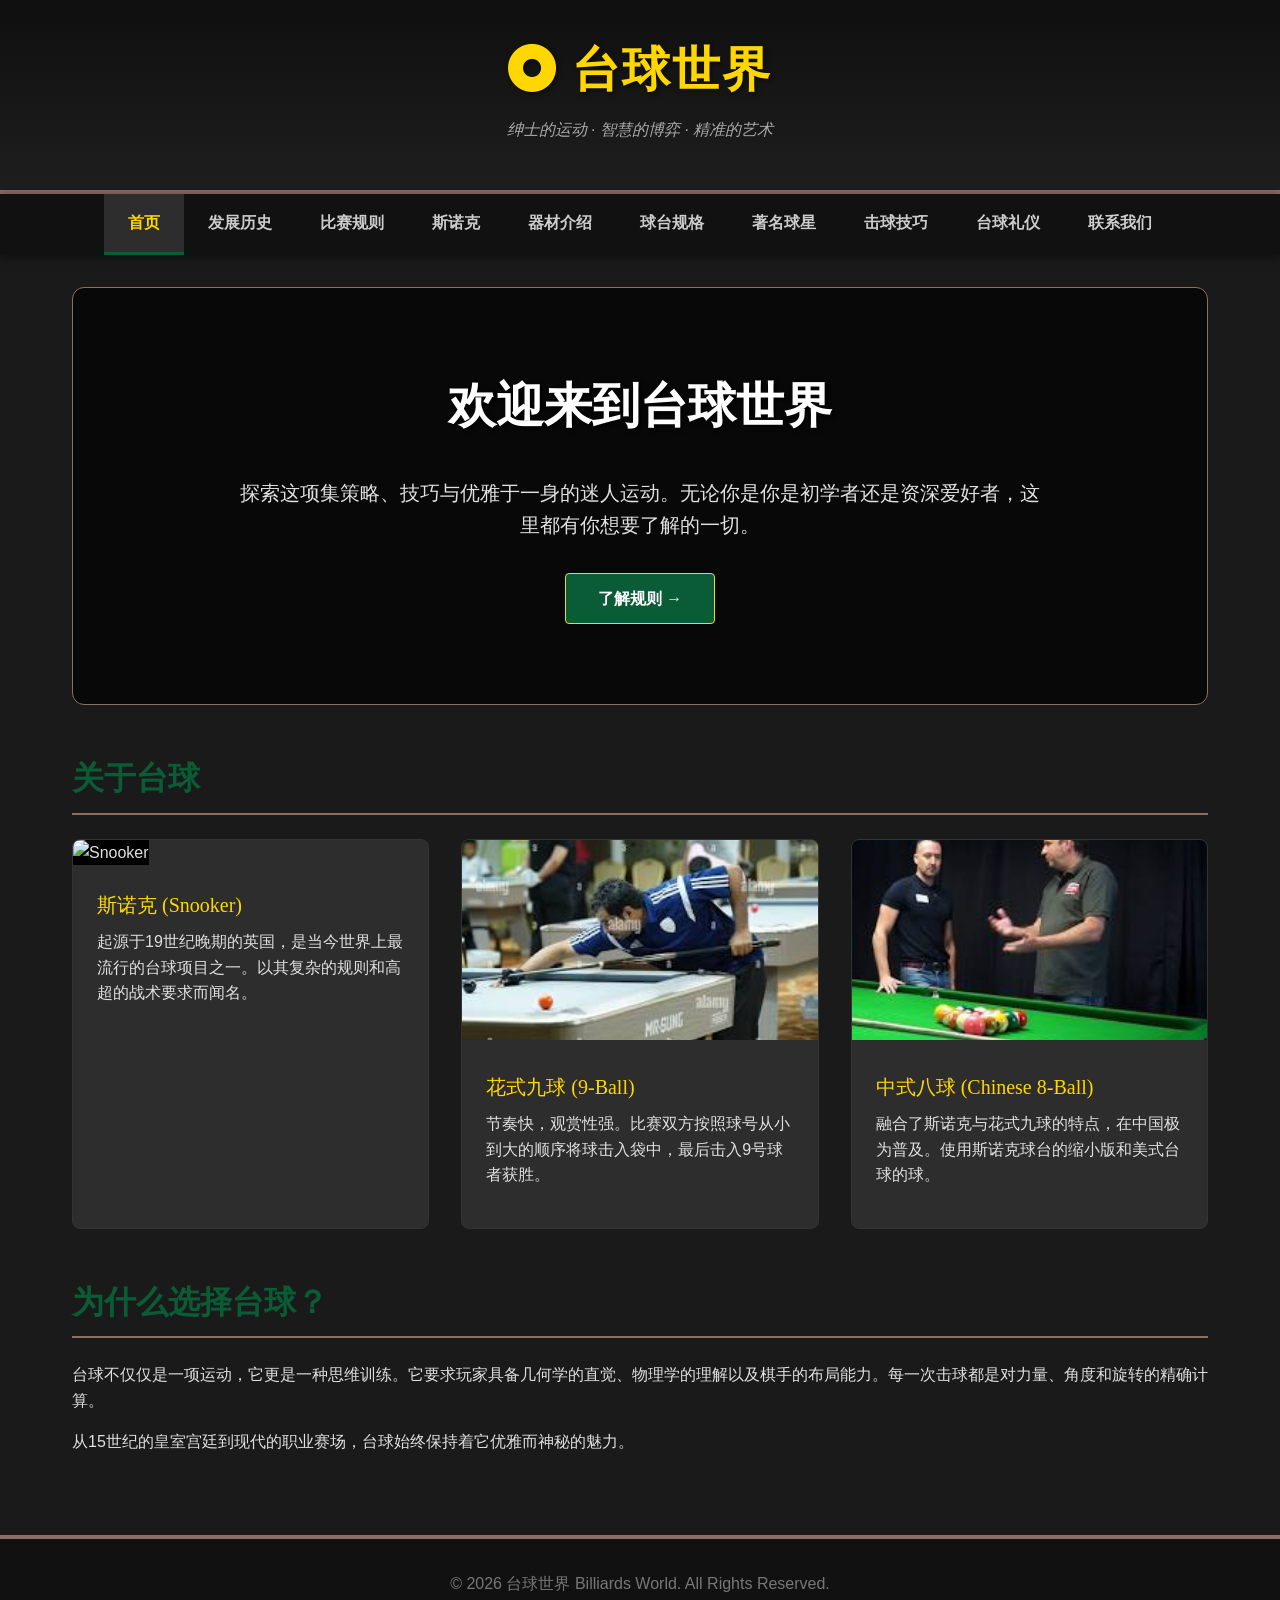
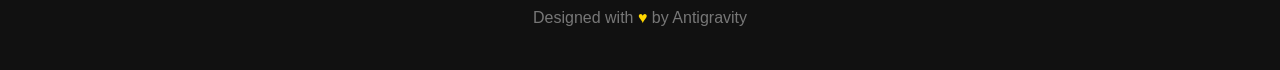
==== index.html @ 020eabdb "byq-137-1 Co-authored-by: Cursor <cursoragent@cursor.com>" ====
<!DOCTYPE html>
<html lang="zh-CN">

<head>
    <meta charset="UTF-8">
    <meta name="viewport" content="width=device-width, initial-scale=1.0">
    <title>台球世界 | 首页</title>
    <link rel="stylesheet" href="css/style.css">
    <link rel="stylesheet" href="https://cdnjs.cloudflare.com/ajax/libs/font-awesome/6.0.0/css/all.min.css">
</head>

<body>

    <header>
        <h1><i class="fas fa-dot-circle"></i> 台球世界</h1>
        <p>绅士的运动 · 智慧的博弈 · 精准的艺术</p>
    </header>

    <nav>
        <ul>
            <li><a href="index.html" class="active">首页</a></li>
            <li><a href="history.html">发展历史</a></li>
            <li><a href="rules.html">比赛规则</a></li>
            <li><a href="snooker.html">斯诺克</a></li>
            <li><a href="equipment.html">器材介绍</a></li>
            <li><a href="tables.html">球台规格</a></li>
            <li><a href="players.html">著名球星</a></li>
            <li><a href="techniques.html">击球技巧</a></li>
            <li><a href="etiquette.html">台球礼仪</a></li>
            <li><a href="contact.html">联系我们</a></li>
        </ul>
    </nav>

    <main>
        <div class="hero">
            <h2>欢迎来到台球世界</h2>
            <p>探索这项集策略、技巧与优雅于一身的迷人运动。无论你是你是初学者还是资深爱好者，这里都有你想要了解的一切。</p>
            <a href="rules.html" class="btn">了解规则 &rarr;</a>
        </div>

        <section>
            <h2>关于台球</h2>
            <div class="grid-container">
                <div class="card">
                    <img src="./images/Snooker.jpeg" alt="Snooker">
                    <div class="card-content">
                        <div class="card-title">斯诺克 (Snooker)</div>
                        <p>起源于19世纪晚期的英国，是当今世界上最流行的台球项目之一。以其复杂的规则和高超的战术要求而闻名。</p>
                    </div>
                </div>
                <div class="card">
                    <img src="./images/9-ball.jpeg" alt="Pool">
                    <div class="card-content">
                        <div class="card-title">花式九球 (9-Ball)</div>
                        <p>节奏快，观赏性强。比赛双方按照球号从小到大的顺序将球击入袋中，最后击入9号球者获胜。</p>
                    </div>
                </div>
                <div class="card">
                    <img src="./images/8-ball.jpeg" alt="Billiards">
                    <div class="card-content">
                        <div class="card-title">中式八球 (Chinese 8-Ball)</div>
                        <p>融合了斯诺克与花式九球的特点，在中国极为普及。使用斯诺克球台的缩小版和美式台球的球。</p>
                    </div>
                </div>
            </div>
        </section>

        <section>
            <h2>为什么选择台球？</h2>
            <p>台球不仅仅是一项运动，它更是一种思维训练。它要求玩家具备几何学的直觉、物理学的理解以及棋手的布局能力。每一次击球都是对力量、角度和旋转的精确计算。</p>
            <p>从15世纪的皇室宫廷到现代的职业赛场，台球始终保持着它优雅而神秘的魅力。</p>
        </section>

    </main>

    <footer>
        <p>&copy; 2026 台球世界 Billiards World. All Rights Reserved.</p>
        <p>Designed with <span style="color: var(--gold);">♥</span> by Antigravity</p>
    </footer>

</body>

</html>
---- css/style.css ----
:root {
    --bg-color: #1a1a1a;
    --card-bg: #2d2d2d;
    --text-color: #e0e0e0;
    --accent-green: #0a5c36;
    /* Pool Table Felt Green */
    --accent-wood: #8d6e63;
    --gold: #ffd700;
    --hover-green: #147a4d;
    --font-main: 'Segoe UI', Tahoma, Geneva, Verdana, sans-serif;
    --font-heading: 'Georgia', serif;
}

* {
    margin: 0;
    padding: 0;
    box-sizing: border-box;
}

body {
    font-family: var(--font-main);
    background-color: var(--bg-color);
    color: var(--text-color);
    line-height: 1.6;
    display: flex;
    flex-direction: column;
    min-height: 100vh;
}

/* Header */
header {
    background: linear-gradient(to bottom, #0f0f0f, #1e1e1e);
    border-bottom: 4px solid var(--accent-wood);
    padding: 2rem 0;
    text-align: center;
}

header h1 {
    font-family: var(--font-heading);
    color: var(--gold);
    font-size: 3rem;
    letter-spacing: 2px;
    text-shadow: 2px 2px 4px rgba(0, 0, 0, 0.5);
}

header p {
    color: #aaa;
    margin-top: 0.5rem;
    font-style: italic;
}

/* Navigation */
nav {
    background-color: #111;
    position: sticky;
    top: 0;
    z-index: 1000;
    box-shadow: 0 2px 10px rgba(0, 0, 0, 0.5);
}

nav ul {
    list-style: none;
    display: flex;
    justify-content: center;
    flex-wrap: wrap;
    padding: 0 1rem;
}

nav ul li {
    margin: 0;
}

nav ul li a {
    display: block;
    padding: 1rem 1.5rem;
    text-decoration: none;
    color: #ccc;
    font-weight: bold;
    transition: all 0.3s ease;
    border-bottom: 3px solid transparent;
}

nav ul li a:hover,
nav ul li a.active {
    background-color: var(--card-bg);
    color: var(--gold);
    border-bottom-color: var(--accent-green);
}

/* Main Content */
main {
    flex: 1;
    max-width: 1200px;
    width: 100%;
    margin: 0 auto;
    padding: 2rem;
}

section {
    margin-bottom: 3rem;
}

h2 {
    font-family: var(--font-heading);
    color: var(--accent-green);
    border-bottom: 2px solid var(--accent-wood);
    padding-bottom: 0.5rem;
    margin-bottom: 1.5rem;
    font-size: 2rem;
}

h3 {
    color: var(--gold);
    margin-bottom: 1rem;
    margin-top: 1.5rem;
}

p {
    margin-bottom: 1rem;
}

/* Cards / Grid */
.grid-container {
    display: grid;
    grid-template-columns: repeat(auto-fill, minmax(300px, 1fr));
    gap: 2rem;
}

.card {
    background-color: var(--card-bg);
    border: 1px solid #333;
    border-radius: 8px;
    overflow: hidden;
    transition: transform 0.3s ease, box-shadow 0.3s ease;
}

.card:hover {
    transform: translateY(-5px);
    box-shadow: 0 10px 20px rgba(0, 0, 0, 0.3);
    border-color: var(--accent-green);
}

.card img {
    width: 100%;
    height: 200px;
    object-fit: cover;
    background-color: #000;
}

.card-content {
    padding: 1.5rem;
}

.card-title {
    color: var(--gold);
    font-size: 1.25rem;
    margin-bottom: 0.5rem;
    font-family: var(--font-heading);
}

/* Hero Section */
.hero {
    background: linear-gradient(rgba(0, 0, 0, 0.7), rgba(0, 0, 0, 0.7)), url('https://images.unsplash.com/photo-1577452643726-03fd48f80456?ixlib=rb-1.2.1&auto=format&fit=crop&w=1350&q=80');
    background-size: cover;
    background-position: center;
    padding: 5rem 2rem;
    text-align: center;
    border-radius: 12px;
    margin-bottom: 3rem;
    border: 1px solid var(--accent-wood);
}

.hero h2 {
    border: none;
    color: #fff;
    font-size: 3rem;
    text-shadow: 2px 2px 4px #000;
}

.hero p {
    font-size: 1.25rem;
    max-width: 800px;
    margin: 0 auto 2rem;
}

.btn {
    display: inline-block;
    background-color: var(--accent-green);
    color: #fff;
    padding: 0.75rem 2rem;
    text-decoration: none;
    border-radius: 4px;
    font-weight: bold;
    transition: background-color 0.3s;
    border: 1px solid var(--gold);
}

.btn:hover {
    background-color: var(--hover-green);
}

/* Footer */
footer {
    background-color: #111;
    color: #777;
    text-align: center;
    padding: 2rem;
    border-top: 4px solid var(--accent-wood);
    margin-top: auto;
}

footer p {
    margin-bottom: 0.5rem;
}

/* Responsive */
@media (max-width: 768px) {
    header h1 {
        font-size: 2rem;
    }

    nav ul {
        flex-direction: column;
    }

    nav ul li {
        width: 100%;
        text-align: center;
    }

    .hero h2 {
        font-size: 2rem;
    }
}

/* Form Styles */
form {
    background-color: var(--card-bg);
    padding: 2rem;
    border-radius: 8px;
    max-width: 600px;
    margin: 0 auto;
}

.form-group {
    margin-bottom: 1.5rem;
}

label {
    display: block;
    margin-bottom: 0.5rem;
    color: var(--gold);
}

input,
textarea,
select {
    width: 100%;
    padding: 0.75rem;
    background-color: #222;
    border: 1px solid #444;
    color: #fff;
    border-radius: 4px;
}

input:focus,
textarea:focus,
select:focus {
    outline: none;
    border-color: var(--accent-green);
}

/* Tables */
table {
    width: 100%;
    border-collapse: collapse;
    margin-bottom: 2rem;
    background-color: var(--card-bg);
}

th,
td {
    padding: 1rem;
    text-align: left;
    border-bottom: 1px solid #444;
}

th {
    background-color: #222;
    color: var(--gold);
}

tr:hover {
    background-color: #333;
}
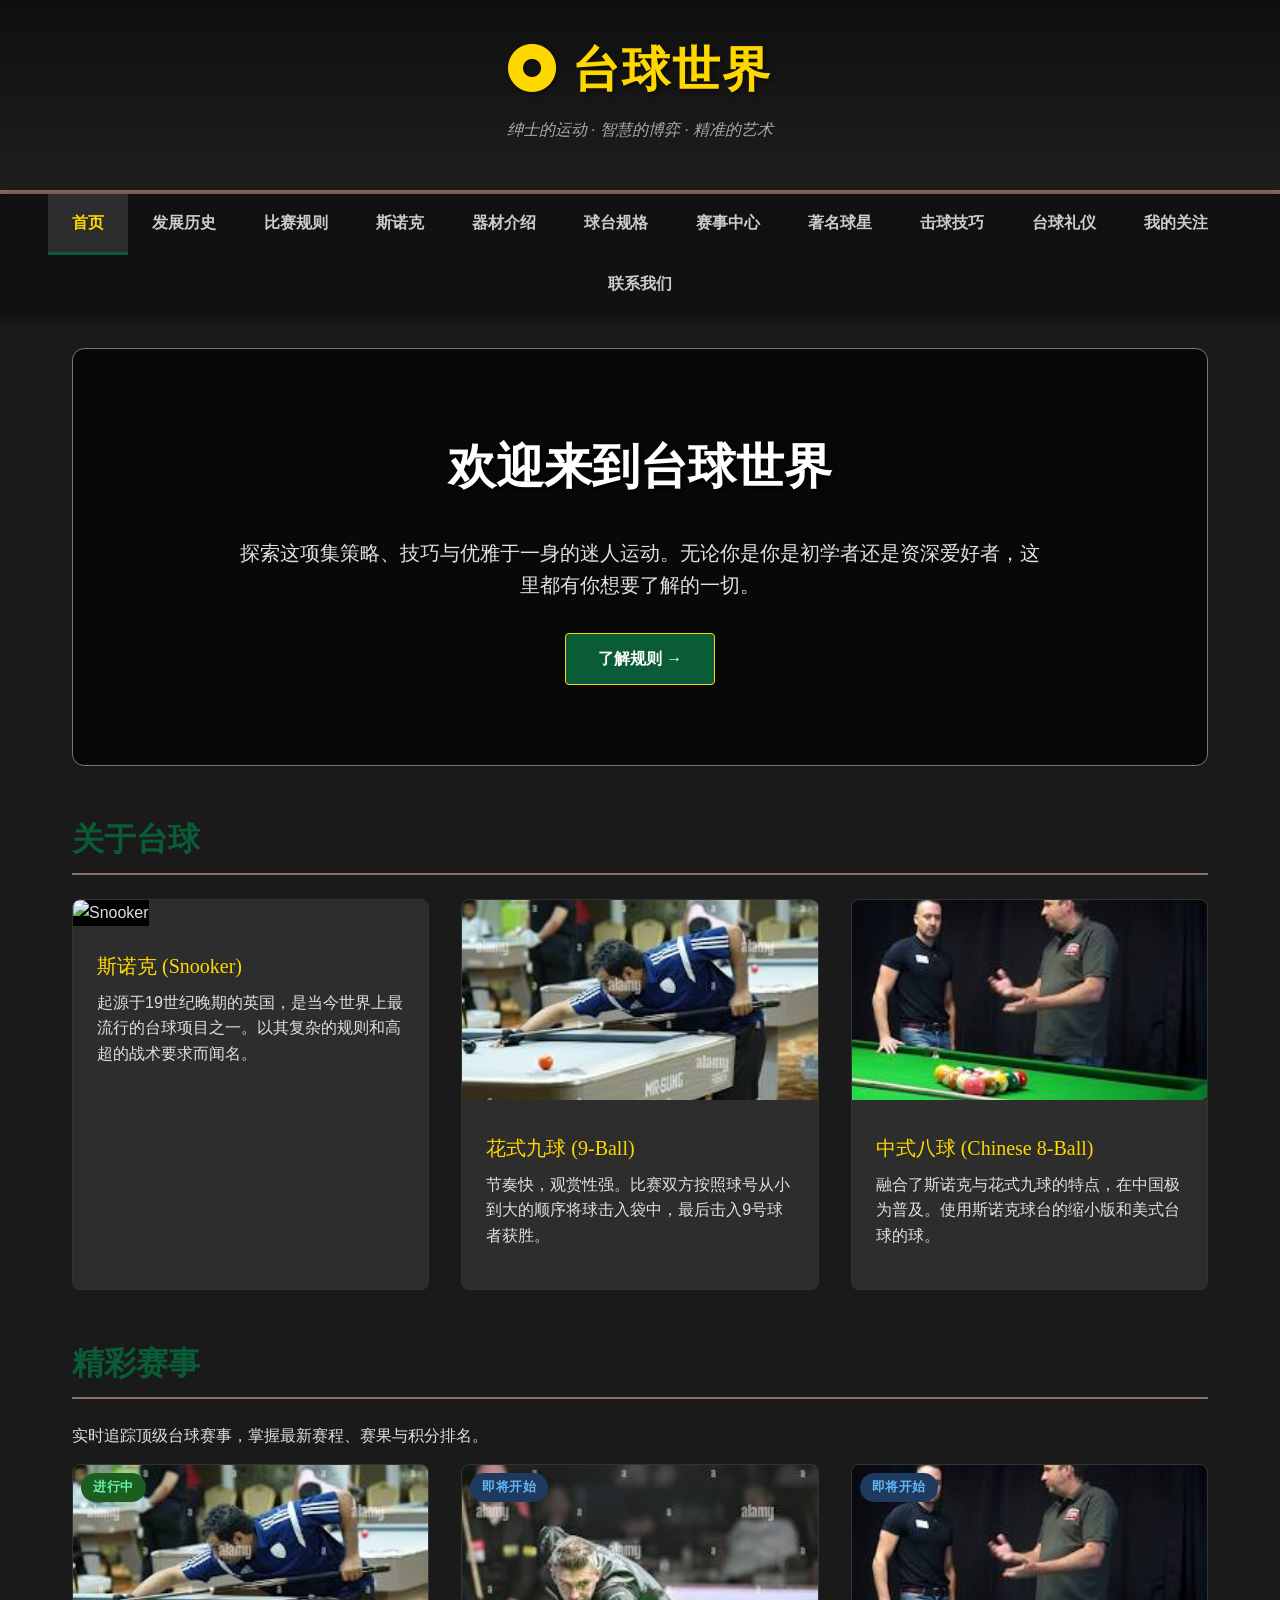
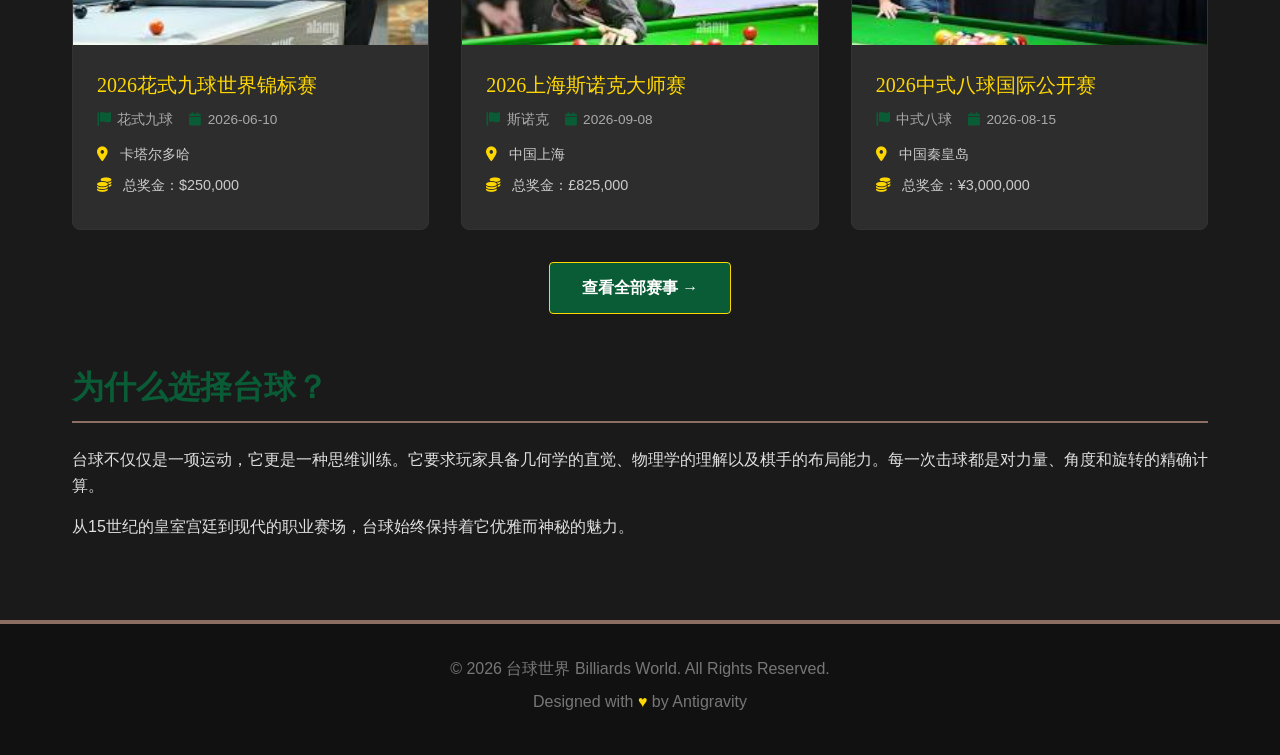
==== commit d7acd1da: ".4021362120206995:aa1e3dee81c16114486c88381de33403_6a2ea96fc8db57e2bc519185.6a2eaa78c8db57e2bc519277" ====
--- a/index.html
+++ b/index.html
@@ -24,9 +24,11 @@
             <li><a href="snooker.html">斯诺克</a></li>
             <li><a href="equipment.html">器材介绍</a></li>
             <li><a href="tables.html">球台规格</a></li>
+            <li><a href="tournaments.html">赛事中心</a></li>
             <li><a href="players.html">著名球星</a></li>
             <li><a href="techniques.html">击球技巧</a></li>
             <li><a href="etiquette.html">台球礼仪</a></li>
+            <li><a href="favorites.html">我的关注</a></li>
             <li><a href="contact.html">联系我们</a></li>
         </ul>
     </nav>
@@ -66,6 +68,16 @@
         </section>
 
         <section>
+            <h2>精彩赛事</h2>
+            <p>实时追踪顶级台球赛事，掌握最新赛程、赛果与积分排名。</p>
+            <div id="featuredTournaments" class="grid-container featured-tournaments">
+            </div>
+            <div style="text-align: center; margin-top: 2rem;">
+                <a href="tournaments.html" class="btn">查看全部赛事 &rarr;</a>
+            </div>
+        </section>
+
+        <section>
             <h2>为什么选择台球？</h2>
             <p>台球不仅仅是一项运动，它更是一种思维训练。它要求玩家具备几何学的直觉、物理学的理解以及棋手的布局能力。每一次击球都是对力量、角度和旋转的精确计算。</p>
             <p>从15世纪的皇室宫廷到现代的职业赛场，台球始终保持着它优雅而神秘的魅力。</p>
@@ -78,6 +90,8 @@
         <p>Designed with <span style="color: var(--gold);">♥</span> by Antigravity</p>
     </footer>
 
+    <script src="js/data.js"></script>
+    <script src="js/index.js"></script>
 </body>
 
 </html>
--- a/css/style.css
+++ b/css/style.css
@@ -292,4 +292,1216 @@
 
 tr:hover {
     background-color: #333;
+}
+
+/* Filter Section */
+.filter-section {
+    background-color: var(--card-bg);
+    padding: 1.5rem;
+    border-radius: 8px;
+    margin-bottom: 2rem;
+    border: 1px solid #333;
+}
+
+.filter-row {
+    display: flex;
+    gap: 1rem;
+    margin-bottom: 1rem;
+    flex-wrap: wrap;
+}
+
+.filter-row:last-child {
+    margin-bottom: 0;
+}
+
+.filter-item {
+    flex: 1;
+    min-width: 180px;
+}
+
+.filter-item label {
+    display: block;
+    margin-bottom: 0.5rem;
+    color: var(--gold);
+    font-size: 0.9rem;
+    font-weight: bold;
+}
+
+.search-box {
+    position: relative;
+    flex: 1;
+    min-width: 250px;
+}
+
+.search-box i {
+    position: absolute;
+    left: 1rem;
+    top: 50%;
+    transform: translateY(-50%);
+    color: #777;
+}
+
+.search-box input {
+    padding-left: 2.5rem;
+    width: 100%;
+}
+
+.result-count {
+    font-size: 0.9rem;
+    color: #888;
+    font-weight: normal;
+}
+
+/* Status Badge */
+.status-badge {
+    display: inline-block;
+    padding: 0.25rem 0.75rem;
+    border-radius: 20px;
+    font-size: 0.8rem;
+    font-weight: bold;
+    text-transform: uppercase;
+    letter-spacing: 0.5px;
+}
+
+.status-badge.large {
+    padding: 0.5rem 1rem;
+    font-size: 0.9rem;
+}
+
+.status-upcoming {
+    background-color: #1e3a5f;
+    color: #64b5f6;
+}
+
+.status-ongoing {
+    background-color: #1b5e20;
+    color: #69f0ae;
+}
+
+.status-completed {
+    background-color: #4a148c;
+    color: #ce93d8;
+}
+
+/* Favorite Button */
+.favorite-btn {
+    background: none;
+    border: none;
+    cursor: pointer;
+    color: #999;
+    font-size: 1.2rem;
+    transition: all 0.3s ease;
+    padding: 0.5rem;
+    display: inline-flex;
+    align-items: center;
+    gap: 0.5rem;
+}
+
+.favorite-btn:hover {
+    color: var(--gold);
+    transform: scale(1.1);
+}
+
+.favorite-btn.favorited {
+    color: var(--gold);
+}
+
+.favorite-btn.favorited:hover {
+    color: #e6c200;
+}
+
+.favorite-btn.large {
+    padding: 0.75rem 1.25rem;
+    font-size: 1rem;
+    background-color: rgba(255, 215, 0, 0.1);
+    border: 1px solid var(--gold);
+    border-radius: 4px;
+    color: #999;
+}
+
+.favorite-btn.large.favorited {
+    background-color: var(--gold);
+    color: #1a1a1a;
+}
+
+.favorite-btn.large:hover {
+    transform: none;
+    background-color: rgba(255, 215, 0, 0.2);
+}
+
+.favorite-btn.large.favorited:hover {
+    background-color: #e6c200;
+    color: #1a1a1a;
+}
+
+.card-favorite-btn {
+    position: absolute;
+    top: 0.5rem;
+    right: 0.5rem;
+    background-color: rgba(0, 0, 0, 0.5);
+    border-radius: 50%;
+    width: 36px;
+    height: 36px;
+    display: flex;
+    align-items: center;
+    justify-content: center;
+    z-index: 2;
+}
+
+/* Tournament Card */
+.tournament-card {
+    cursor: pointer;
+}
+
+.tournament-card-header {
+    position: relative;
+    height: 180px;
+    overflow: hidden;
+}
+
+.tournament-image {
+    width: 100%;
+    height: 100%;
+    object-fit: cover;
+    transition: transform 0.3s ease;
+}
+
+.tournament-card:hover .tournament-image {
+    transform: scale(1.05);
+}
+
+.tournament-card-header .status-badge {
+    position: absolute;
+    top: 0.5rem;
+    left: 0.5rem;
+    z-index: 2;
+}
+
+.tournament-meta {
+    display: flex;
+    gap: 1rem;
+    margin-bottom: 0.75rem;
+    flex-wrap: wrap;
+}
+
+.meta-item {
+    font-size: 0.85rem;
+    color: #aaa;
+    display: flex;
+    align-items: center;
+    gap: 0.4rem;
+}
+
+.meta-item i {
+    color: var(--accent-green);
+}
+
+.tournament-location,
+.tournament-prize,
+.tournament-champion {
+    font-size: 0.9rem;
+    color: #ccc;
+    margin-bottom: 0.5rem;
+}
+
+.tournament-location i,
+.tournament-prize i,
+.tournament-champion i {
+    color: var(--gold);
+    margin-right: 0.5rem;
+}
+
+.tournament-champion {
+    color: var(--gold);
+    font-weight: bold;
+}
+
+/* Tournament Hero */
+.tournament-hero {
+    position: relative;
+    border-radius: 12px;
+    overflow: hidden;
+    margin-bottom: 2rem;
+    border: 1px solid var(--accent-wood);
+}
+
+.tournament-hero-bg {
+    position: absolute;
+    top: 0;
+    left: 0;
+    right: 0;
+    bottom: 0;
+    background-size: cover;
+    background-position: center;
+    filter: blur(2px);
+    opacity: 0.3;
+}
+
+.tournament-hero-content {
+    position: relative;
+    z-index: 1;
+    padding: 3rem 2rem;
+    background: linear-gradient(to bottom, rgba(0, 0, 0, 0.5), rgba(0, 0, 0, 0.8));
+}
+
+.tournament-hero-header {
+    display: flex;
+    justify-content: space-between;
+    align-items: center;
+    margin-bottom: 1.5rem;
+    flex-wrap: wrap;
+    gap: 1rem;
+}
+
+.tournament-hero h2 {
+    border: none;
+    font-size: 2.5rem;
+    margin-bottom: 1rem;
+    color: #fff;
+}
+
+.tournament-desc {
+    font-size: 1.1rem;
+    color: #ddd;
+    max-width: 800px;
+    margin-bottom: 2rem;
+}
+
+.tournament-info-grid {
+    display: grid;
+    grid-template-columns: repeat(auto-fit, minmax(200px, 1fr));
+    gap: 1.5rem;
+}
+
+.info-item {
+    display: flex;
+    flex-direction: column;
+    align-items: flex-start;
+    gap: 0.5rem;
+}
+
+.info-item i {
+    color: var(--gold);
+    font-size: 1.2rem;
+}
+
+.info-item span {
+    font-size: 0.85rem;
+    color: #aaa;
+}
+
+.info-item strong {
+    font-size: 1rem;
+    color: #fff;
+}
+
+/* Tabs */
+.tabs {
+    margin-top: 2rem;
+}
+
+.tab-buttons {
+    display: flex;
+    border-bottom: 2px solid #333;
+    margin-bottom: 2rem;
+    flex-wrap: wrap;
+    gap: 0;
+}
+
+.tab-btn {
+    background: none;
+    border: none;
+    padding: 1rem 1.5rem;
+    color: #999;
+    font-size: 1rem;
+    cursor: pointer;
+    transition: all 0.3s ease;
+    border-bottom: 3px solid transparent;
+    margin-bottom: -2px;
+    font-weight: bold;
+}
+
+.tab-btn:hover {
+    color: var(--gold);
+}
+
+.tab-btn.active {
+    color: var(--gold);
+    border-bottom-color: var(--accent-green);
+}
+
+.tab-btn i {
+    margin-right: 0.5rem;
+}
+
+.tab-content {
+    display: none;
+}
+
+.tab-content.active {
+    display: block;
+}
+
+/* Schedule */
+.schedule-list {
+    display: flex;
+    flex-direction: column;
+    gap: 2rem;
+}
+
+.schedule-round {
+    background-color: var(--card-bg);
+    border-radius: 8px;
+    overflow: hidden;
+    border: 1px solid #333;
+}
+
+.round-title {
+    background-color: #222;
+    padding: 1rem 1.5rem;
+    margin: 0;
+    color: var(--gold);
+    font-family: var(--font-heading);
+    font-size: 1.2rem;
+    display: flex;
+    align-items: center;
+    justify-content: space-between;
+}
+
+.round-title i {
+    color: var(--accent-green);
+    font-size: 0.8rem;
+}
+
+.round-date {
+    font-size: 0.85rem;
+    color: #888;
+    font-family: var(--font-main);
+    font-weight: normal;
+}
+
+.matches-list {
+    padding: 1rem 1.5rem;
+    display: flex;
+    flex-direction: column;
+    gap: 1rem;
+}
+
+.match-card {
+    display: flex;
+    align-items: center;
+    padding: 1rem;
+    background-color: #222;
+    border-radius: 6px;
+    transition: background-color 0.3s;
+}
+
+.match-card:hover {
+    background-color: #2a2a2a;
+}
+
+.match-time {
+    width: 80px;
+    color: #888;
+    font-size: 0.9rem;
+    text-align: center;
+}
+
+.match-players {
+    flex: 1;
+    display: flex;
+    align-items: center;
+    justify-content: center;
+    gap: 2rem;
+}
+
+.player {
+    flex: 1;
+    display: flex;
+    align-items: center;
+    justify-content: space-between;
+    padding: 0.5rem 1rem;
+    border-radius: 4px;
+    transition: all 0.3s;
+}
+
+.player.winner {
+    background-color: rgba(10, 92, 54, 0.3);
+}
+
+.player.winner .player-name {
+    color: var(--gold);
+    font-weight: bold;
+}
+
+.player-name {
+    font-size: 1rem;
+}
+
+.player-score {
+    font-size: 1.5rem;
+    font-weight: bold;
+    color: var(--gold);
+    min-width: 30px;
+    text-align: right;
+}
+
+.vs {
+    color: #666;
+    font-weight: bold;
+    font-size: 0.9rem;
+}
+
+/* Standings */
+.standings-table {
+    overflow-x: auto;
+}
+
+.rank-badge {
+    display: inline-flex;
+    align-items: center;
+    justify-content: center;
+    width: 32px;
+    height: 32px;
+    border-radius: 50%;
+    font-weight: bold;
+    font-size: 0.9rem;
+}
+
+.rank-1 {
+    background: linear-gradient(135deg, #ffd700, #ffaa00);
+    color: #1a1a1a;
+}
+
+.rank-2 {
+    background: linear-gradient(135deg, #c0c0c0, #a0a0a0);
+    color: #1a1a1a;
+}
+
+.rank-3 {
+    background: linear-gradient(135deg, #cd7f32, #a0522d);
+    color: #fff;
+}
+
+.text-success {
+    color: #4caf50;
+}
+
+.text-danger {
+    color: #f44336;
+}
+
+.text-gold {
+    color: var(--gold);
+    font-weight: bold;
+}
+
+.text-muted {
+    color: #777;
+    font-style: italic;
+}
+
+/* News */
+.news-list {
+    display: flex;
+    flex-direction: column;
+    gap: 1.5rem;
+}
+
+.news-card {
+    background-color: var(--card-bg);
+    padding: 1.5rem;
+    border-radius: 8px;
+    border: 1px solid #333;
+    transition: all 0.3s ease;
+}
+
+.news-card:hover {
+    border-color: var(--accent-green);
+    transform: translateX(5px);
+}
+
+.news-date {
+    color: #888;
+    font-size: 0.85rem;
+    margin-bottom: 0.5rem;
+}
+
+.news-date i {
+    margin-right: 0.5rem;
+}
+
+.news-title {
+    color: var(--gold);
+    margin-bottom: 0.75rem;
+    font-size: 1.2rem;
+    font-family: var(--font-heading);
+}
+
+.news-summary {
+    color: #ccc;
+    margin-bottom: 1rem;
+}
+
+.news-more {
+    color: var(--accent-green);
+    text-decoration: none;
+    font-size: 0.9rem;
+    font-weight: bold;
+    display: inline-flex;
+    align-items: center;
+    gap: 0.5rem;
+    transition: color 0.3s;
+}
+
+.news-more:hover {
+    color: var(--gold);
+}
+
+/* History */
+.history-list {
+    display: flex;
+    flex-direction: column;
+    gap: 1rem;
+}
+
+.history-item {
+    display: flex;
+    align-items: stretch;
+    background-color: var(--card-bg);
+    border-radius: 8px;
+    overflow: hidden;
+    border: 1px solid #333;
+}
+
+.history-year {
+    background-color: #222;
+    padding: 1.5rem;
+    display: flex;
+    align-items: center;
+    justify-content: center;
+    min-width: 100px;
+}
+
+.year-badge {
+    color: var(--gold);
+    font-size: 1.5rem;
+    font-weight: bold;
+    font-family: var(--font-heading);
+}
+
+.history-content {
+    flex: 1;
+    padding: 1.5rem;
+    display: flex;
+    flex-direction: column;
+    gap: 0.5rem;
+}
+
+.history-champion {
+    color: var(--gold);
+    font-size: 1.1rem;
+    font-weight: bold;
+}
+
+.history-champion i {
+    color: var(--gold);
+    margin-right: 0.5rem;
+}
+
+.history-runner {
+    color: #ccc;
+}
+
+.history-runner i {
+    color: #c0c0c0;
+    margin-right: 0.5rem;
+}
+
+.history-score {
+    color: #888;
+    font-size: 0.9rem;
+}
+
+/* Empty State */
+.empty-state {
+    display: flex;
+    flex-direction: column;
+    align-items: center;
+    justify-content: center;
+    padding: 4rem 2rem;
+    color: #777;
+}
+
+.empty-state i {
+    font-size: 4rem;
+    margin-bottom: 1rem;
+    color: #555;
+}
+
+.empty-state p {
+    font-size: 1.1rem;
+    margin-bottom: 1.5rem;
+}
+
+/* Player Card */
+.player-card {
+    cursor: pointer;
+}
+
+.player-card-header {
+    position: relative;
+    height: 220px;
+    overflow: hidden;
+    background-color: #111;
+}
+
+.player-image {
+    width: 100%;
+    height: 100%;
+    object-fit: cover;
+    object-position: center top;
+    transition: transform 0.3s ease;
+}
+
+.player-card:hover .player-image {
+    transform: scale(1.05);
+}
+
+.player-meta {
+    display: flex;
+    align-items: center;
+    gap: 0.75rem;
+    margin-bottom: 0.75rem;
+    flex-wrap: wrap;
+}
+
+.player-type-badge {
+    display: inline-block;
+    padding: 0.2rem 0.6rem;
+    border-radius: 4px;
+    font-size: 0.75rem;
+    font-weight: bold;
+    text-transform: uppercase;
+}
+
+.player-type-badge.snooker {
+    background-color: #1a237e;
+    color: #9fa8da;
+}
+
+.player-type-badge.9ball {
+    background-color: #006064;
+    color: #80deea;
+}
+
+.player-type-badge.8ball {
+    background-color: #3e2723;
+    color: #ffab91;
+}
+
+.player-type-badge.large {
+    padding: 0.4rem 0.8rem;
+    font-size: 0.85rem;
+}
+
+.player-ranking {
+    color: var(--gold);
+    font-size: 0.85rem;
+    font-weight: bold;
+}
+
+.player-ranking.large {
+    font-size: 1rem;
+}
+
+.player-nickname {
+    color: #aaa;
+    font-style: italic;
+    font-size: 0.9rem;
+    margin-bottom: 0.75rem;
+}
+
+.player-info {
+    display: flex;
+    gap: 1rem;
+    margin-bottom: 0.75rem;
+}
+
+.player-info span {
+    color: #aaa;
+    font-size: 0.9rem;
+    display: flex;
+    align-items: center;
+    gap: 0.4rem;
+}
+
+.player-info i {
+    color: var(--accent-green);
+}
+
+.player-desc {
+    color: #ccc;
+    font-size: 0.9rem;
+    margin-bottom: 1rem;
+    display: -webkit-box;
+    -webkit-line-clamp: 2;
+    -webkit-box-orient: vertical;
+    overflow: hidden;
+}
+
+.player-stats {
+    display: flex;
+    gap: 1rem;
+    padding-top: 0.75rem;
+    border-top: 1px solid #333;
+}
+
+.stat-item {
+    display: flex;
+    align-items: center;
+    gap: 0.5rem;
+    font-size: 0.85rem;
+    color: #aaa;
+}
+
+.stat-item i {
+    color: var(--gold);
+}
+
+.stat-item.large {
+    flex-direction: row;
+    align-items: center;
+    gap: 1rem;
+    padding: 0.75rem 1rem;
+    background-color: rgba(0, 0, 0, 0.3);
+    border-radius: 6px;
+}
+
+.stat-item.large i {
+    font-size: 1.5rem;
+}
+
+.stat-item.large .stat-label {
+    display: block;
+    font-size: 0.8rem;
+    color: #888;
+    margin-bottom: 0.25rem;
+}
+
+.stat-item.large .stat-value {
+    display: block;
+    font-size: 1rem;
+    color: #fff;
+    font-weight: bold;
+}
+
+.player-card-footer {
+    margin-top: 0.75rem;
+    padding-top: 0.75rem;
+    border-top: 1px solid #333;
+}
+
+.view-detail {
+    color: var(--accent-green);
+    font-size: 0.9rem;
+    font-weight: bold;
+    display: inline-flex;
+    align-items: center;
+    gap: 0.5rem;
+    transition: color 0.3s;
+}
+
+.player-card:hover .view-detail {
+    color: var(--gold);
+}
+
+/* Modal */
+.modal {
+    display: none;
+    position: fixed;
+    top: 0;
+    left: 0;
+    right: 0;
+    bottom: 0;
+    background-color: rgba(0, 0, 0, 0.8);
+    z-index: 2000;
+    align-items: center;
+    justify-content: center;
+    padding: 2rem;
+}
+
+.modal-content {
+    background-color: var(--card-bg);
+    border-radius: 12px;
+    max-width: 800px;
+    width: 100%;
+    max-height: 90vh;
+    overflow-y: auto;
+    border: 1px solid var(--accent-wood);
+    animation: modalSlideIn 0.3s ease;
+}
+
+@keyframes modalSlideIn {
+    from {
+        opacity: 0;
+        transform: translateY(-50px);
+    }
+    to {
+        opacity: 1;
+        transform: translateY(0);
+    }
+}
+
+.modal-header {
+    position: sticky;
+    top: 0;
+    background-color: var(--card-bg);
+    padding: 1.5rem 2rem;
+    border-bottom: 1px solid #333;
+    display: flex;
+    justify-content: space-between;
+    align-items: center;
+    z-index: 1;
+}
+
+.modal-header h2 {
+    border: none;
+    margin: 0;
+    font-size: 1.5rem;
+    color: var(--gold);
+}
+
+.modal-close {
+    background: none;
+    border: none;
+    color: #999;
+    font-size: 2rem;
+    cursor: pointer;
+    line-height: 1;
+    transition: color 0.3s;
+}
+
+.modal-close:hover {
+    color: var(--gold);
+}
+
+.modal-body {
+    padding: 2rem;
+}
+
+/* Player Detail Modal */
+.player-detail-header {
+    display: flex;
+    gap: 2rem;
+    margin-bottom: 2rem;
+    padding-bottom: 2rem;
+    border-bottom: 1px solid #333;
+    flex-wrap: wrap;
+}
+
+.player-detail-image {
+    width: 180px;
+    height: 220px;
+    object-fit: cover;
+    object-position: center top;
+    border-radius: 8px;
+    border: 2px solid var(--accent-wood);
+}
+
+.player-detail-info {
+    flex: 1;
+    min-width: 250px;
+}
+
+.player-detail-name {
+    font-size: 2rem;
+    color: var(--gold);
+    font-family: var(--font-heading);
+    margin-bottom: 0.5rem;
+}
+
+.player-detail-en {
+    display: block;
+    font-size: 1rem;
+    color: #888;
+    font-weight: normal;
+    font-family: var(--font-main);
+    margin-top: 0.25rem;
+}
+
+.player-detail-nickname {
+    color: #aaa;
+    font-style: italic;
+    margin-bottom: 1rem;
+}
+
+.player-detail-meta {
+    display: flex;
+    gap: 1rem;
+    margin-bottom: 1.5rem;
+    flex-wrap: wrap;
+}
+
+.player-detail-stats {
+    display: grid;
+    grid-template-columns: repeat(auto-fit, minmax(140px, 1fr));
+    gap: 1rem;
+    margin-bottom: 1.5rem;
+}
+
+.player-detail-section {
+    margin-bottom: 2rem;
+}
+
+.player-detail-section:last-child {
+    margin-bottom: 0;
+}
+
+.player-detail-section h3 {
+    color: var(--gold);
+    margin-bottom: 1rem;
+    display: flex;
+    align-items: center;
+    gap: 0.5rem;
+}
+
+.honors-list {
+    list-style: none;
+    padding: 0;
+}
+
+.honors-list li {
+    padding: 0.75rem 1rem;
+    margin-bottom: 0.5rem;
+    background-color: #222;
+    border-radius: 6px;
+    border-left: 3px solid var(--gold);
+    color: #ccc;
+}
+
+.honors-list li i {
+    color: var(--gold);
+    margin-right: 0.75rem;
+}
+
+.recent-matches {
+    display: flex;
+    flex-direction: column;
+    gap: 0.75rem;
+}
+
+.recent-match-item {
+    display: flex;
+    align-items: center;
+    padding: 1rem;
+    background-color: #222;
+    border-radius: 6px;
+    border-left: 3px solid #555;
+    flex-wrap: wrap;
+    gap: 1rem;
+}
+
+.recent-match-item.win {
+    border-left-color: var(--accent-green);
+}
+
+.recent-match-item.lose {
+    border-left-color: #f44336;
+}
+
+.match-tournament {
+    flex: 1;
+    min-width: 150px;
+    font-weight: bold;
+    color: #eee;
+}
+
+.match-detail {
+    flex: 1;
+    min-width: 200px;
+    display: flex;
+    align-items: center;
+    gap: 1rem;
+}
+
+.match-opponent {
+    color: #ccc;
+}
+
+.match-score {
+    color: var(--gold);
+    font-weight: bold;
+    font-size: 1.1rem;
+}
+
+.match-result {
+    padding: 0.25rem 0.75rem;
+    border-radius: 20px;
+    font-size: 0.8rem;
+    font-weight: bold;
+}
+
+.recent-match-item.win .match-result {
+    background-color: rgba(10, 92, 54, 0.5);
+    color: #69f0ae;
+}
+
+.recent-match-item.lose .match-result {
+    background-color: rgba(244, 67, 54, 0.2);
+    color: #ef9a9a;
+}
+
+.match-date {
+    color: #888;
+    font-size: 0.85rem;
+}
+
+/* Favorites Page */
+.favorites-tabs {
+    display: flex;
+    gap: 1rem;
+    margin-bottom: 2rem;
+    border-bottom: 2px solid #333;
+    padding-bottom: 0;
+}
+
+.fav-tab-btn {
+    background: none;
+    border: none;
+    padding: 1rem 1.5rem;
+    color: #999;
+    font-size: 1.1rem;
+    cursor: pointer;
+    transition: all 0.3s ease;
+    border-bottom: 3px solid transparent;
+    margin-bottom: -2px;
+    font-weight: bold;
+    display: flex;
+    align-items: center;
+    gap: 0.5rem;
+}
+
+.fav-tab-btn:hover {
+    color: var(--gold);
+}
+
+.fav-tab-btn.active {
+    color: var(--gold);
+    border-bottom-color: var(--accent-green);
+}
+
+.tab-count {
+    background-color: #333;
+    color: #aaa;
+    padding: 0.2rem 0.6rem;
+    border-radius: 12px;
+    font-size: 0.8rem;
+    font-weight: bold;
+}
+
+.fav-tab-btn.active .tab-count {
+    background-color: var(--accent-green);
+    color: #fff;
+}
+
+.storage-info {
+    background-color: rgba(255, 215, 0, 0.05);
+    padding: 1rem 1.5rem;
+    border-radius: 8px;
+    border: 1px solid rgba(255, 215, 0, 0.2);
+    color: #888;
+    font-size: 0.9rem;
+}
+
+.storage-info i {
+    color: var(--gold);
+    margin-right: 0.5rem;
+}
+
+.storage-info p {
+    margin: 0;
+}
+
+/* Responsive */
+@media (max-width: 768px) {
+    .tournament-hero h2 {
+        font-size: 1.8rem;
+    }
+
+    .tournament-info-grid {
+        grid-template-columns: repeat(2, 1fr);
+    }
+
+    .tab-buttons {
+        overflow-x: auto;
+        flex-wrap: nowrap;
+    }
+
+    .tab-btn {
+        white-space: nowrap;
+        flex-shrink: 0;
+    }
+
+    .match-players {
+        flex-direction: column;
+        gap: 0.5rem;
+    }
+
+    .player {
+        width: 100%;
+    }
+
+    .player-detail-header {
+        flex-direction: column;
+        align-items: center;
+        text-align: center;
+    }
+
+    .player-detail-info {
+        text-align: center;
+    }
+
+    .player-detail-meta,
+    .player-detail-stats {
+        justify-content: center;
+    }
+
+    .modal {
+        padding: 1rem;
+    }
+
+    .modal-body {
+        padding: 1rem;
+    }
+
+    .history-item {
+        flex-direction: column;
+    }
+
+    .history-year {
+        padding: 1rem;
+    }
+
+    .favorites-tabs {
+        overflow-x: auto;
+    }
+
+    .fav-tab-btn {
+        flex-shrink: 0;
+    }
+}
+
+@media (max-width: 480px) {
+    .tournament-info-grid {
+        grid-template-columns: 1fr;
+    }
+
+    .filter-row {
+        flex-direction: column;
+    }
+
+    .filter-item {
+        min-width: 100%;
+    }
 }
